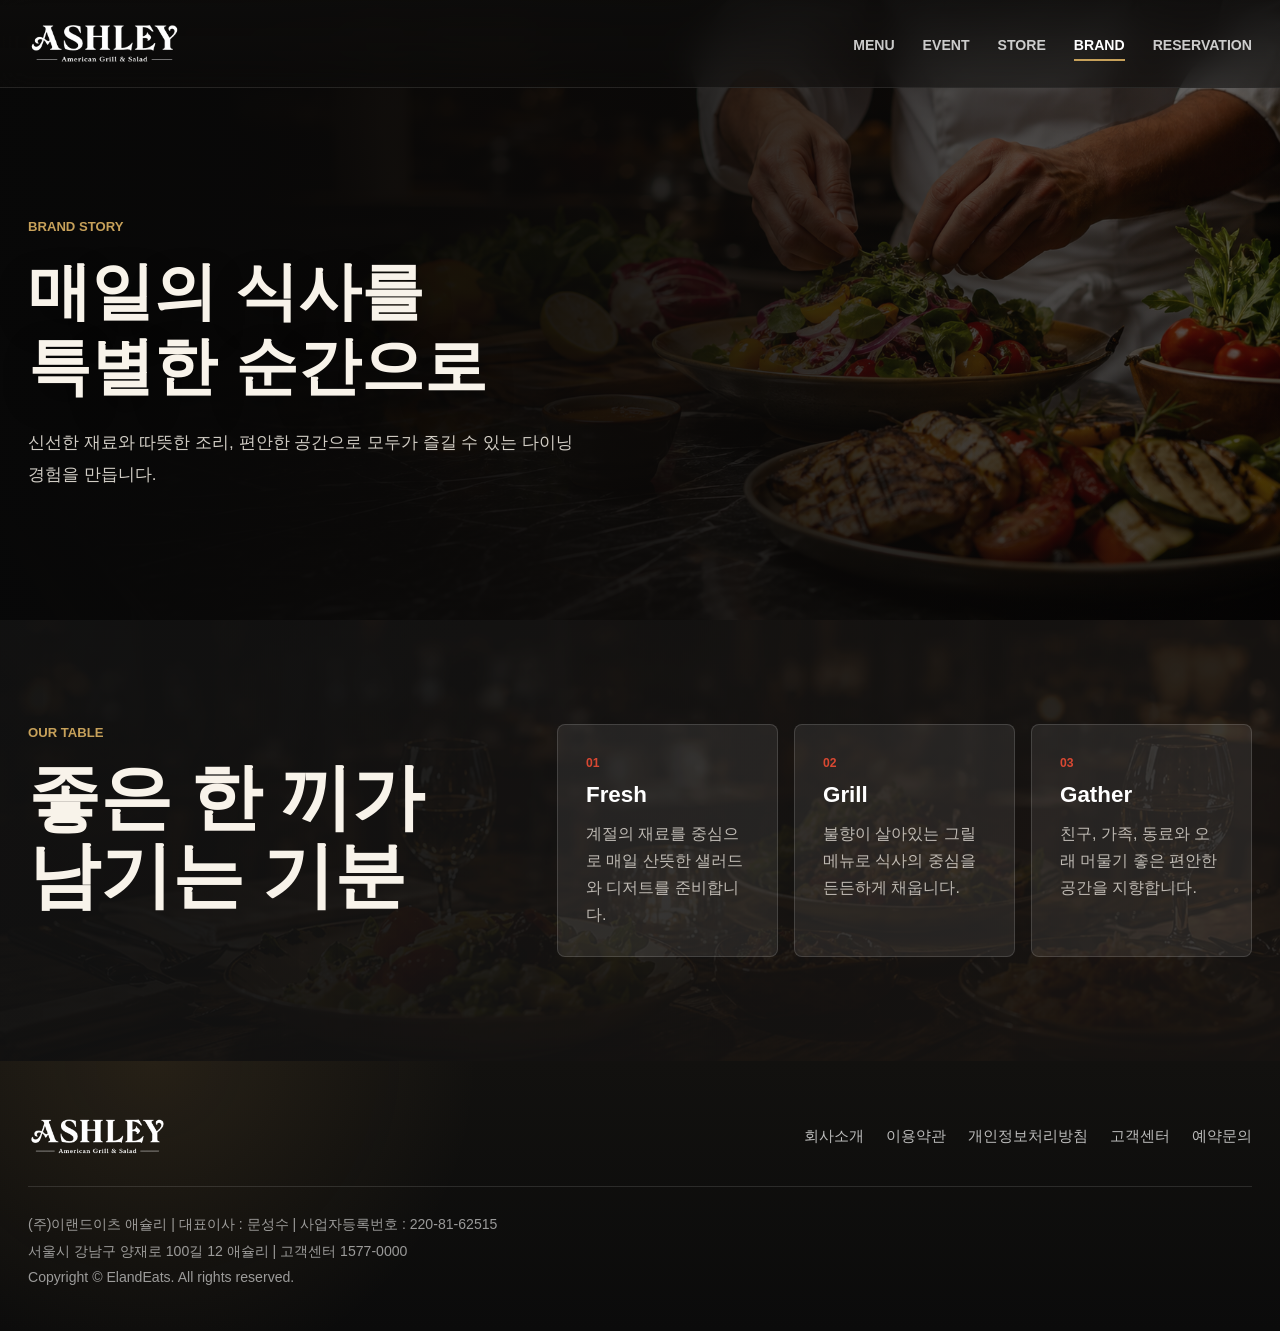
==== brand.html @ 677a337e "Remove login/signup links and right-align the nav Drop the auth-links (로그인/회원가입) from every page hea" ====
<!DOCTYPE html>
<html lang="ko">
  <head>
    <meta charset="UTF-8" />
    <meta name="viewport" content="width=device-width, initial-scale=1.0" />
    <title>BRAND | ASHLEY</title>
    <link rel="stylesheet" href="./styles.css?v=20260529l" />
  </head>
  <body>
    <div class="page-shell subpage">
      <header class="site-header site-header--solid">
        <a class="brand-mark" href="./index.html" aria-label="Ashley home"><img src="./assets/logo.png" alt="ASHLEY American Grill &amp; Salad" /></a>
        <button class="menu-toggle" type="button" aria-expanded="false" aria-controls="site-nav" data-menu-toggle><span></span><span></span><span></span><span class="sr-only">메뉴 열기</span></button>
        <nav class="site-nav" id="site-nav" data-nav><a href="./menu.html">MENU</a><a href="./event.html">EVENT</a><a href="./store.html">STORE</a><a class="is-current" href="./brand.html">BRAND</a><a href="./reservation.html">RESERVATION</a></nav>
      </header>

      <main>
        <section class="sub-hero sub-hero--brand">
          <div class="sub-hero__overlay"></div>
          <div class="sub-hero__content">
            <p class="section__eyebrow">BRAND STORY</p>
            <h1>매일의 식사를<br />특별한 순간으로</h1>
            <p>신선한 재료와 따뜻한 조리, 편안한 공간으로 모두가 즐길 수 있는 다이닝 경험을 만듭니다.</p>
          </div>
        </section>

        <section class="section brand-values">
          <div class="brand-values__intro">
            <p class="section__eyebrow">OUR TABLE</p>
            <h2>좋은 한 끼가<br />남기는 기분</h2>
          </div>
          <div class="brand-values__grid">
            <article>
              <span>01</span>
              <h3>Fresh</h3>
              <p>계절의 재료를 중심으로 매일 산뜻한 샐러드와 디저트를 준비합니다.</p>
            </article>
            <article>
              <span>02</span>
              <h3>Grill</h3>
              <p>불향이 살아있는 그릴 메뉴로 식사의 중심을 든든하게 채웁니다.</p>
            </article>
            <article>
              <span>03</span>
              <h3>Gather</h3>
              <p>친구, 가족, 동료와 오래 머물기 좋은 편안한 공간을 지향합니다.</p>
            </article>
          </div>
        </section>
      </main>

      <footer class="site-footer">
        <div class="site-footer__top"><a class="brand-mark brand-mark--footer" href="./index.html"><img src="./assets/logo.png" alt="ASHLEY American Grill &amp; Salad" /></a><nav class="footer-links"><a href="./brand.html">회사소개</a><a href="#">이용약관</a><a href="#">개인정보처리방침</a><a href="./store.html">고객센터</a><a href="./reservation.html">예약문의</a></nav></div>
        <div class="site-footer__bottom"><div class="company-meta"><p>(주)이랜드이츠 애슐리 | 대표이사 : 문성수 | 사업자등록번호 : 220-81-62515</p><p>서울시 강남구 양재로 100길 12 애슐리 | 고객센터 1577-0000</p><p>Copyright © ElandEats. All rights reserved.</p></div></div>
      </footer>
    </div>
    <script src="./script.js?v=20260529l"></script>
  </body>
</html>
---- styles.css ----
:root {
  --bg-ink: #111111;
  --bg-coal: #171412;
  --bg-cream: #f6f1e8;
  --bg-paper: #fffaf2;
  --text-light: #f8f3ea;
  --text-soft: rgba(248, 243, 234, 0.72);
  --text-dark: #201a17;
  --text-subtle: rgba(32, 26, 23, 0.66);
  --accent: #d94832;
  --accent-deep: #a93124;
  --accent-gold: #c7a15a;
  --accent-soft: #f0cb7b;
  --accent-olive: #6f7b45;
  --line: rgba(255, 255, 255, 0.16);
  --line-dark: rgba(32, 26, 23, 0.14);
  --container: min(1240px, calc(100vw - 56px));
  --section-space: 104px;
  --radius-card: 8px;
  --radius-soft: 6px;
  --shadow-soft: 0 20px 44px rgba(23, 18, 15, 0.12);
  --font-serif: "Baskerville", "Times New Roman", Georgia, serif;
  --font-sans: "Apple SD Gothic Neo", Arial, "Helvetica Neue", Helvetica, sans-serif;
}

*,
*::before,
*::after {
  box-sizing: border-box;
}

html {
  scroll-behavior: smooth;
  scroll-padding-top: 96px;
}

body {
  margin: 0;
  min-width: 320px;
  font-family: var(--font-sans);
  color: var(--text-light);
  background: var(--bg-ink);
  overflow-x: hidden;
}

a {
  color: inherit;
  text-decoration: none;
}

button,
input,
select {
  font: inherit;
}

img {
  display: block;
  width: 100%;
}

.sr-only {
  position: absolute;
  width: 1px;
  height: 1px;
  padding: 0;
  margin: -1px;
  overflow: hidden;
  clip: rect(0, 0, 0, 0);
  white-space: nowrap;
  border: 0;
}

.page-shell {
  min-height: 100vh;
  background: var(--bg-ink);
}

.site-header,
.hero__content {
  width: var(--container);
  margin: 0 auto;
}

.site-header {
  position: fixed;
  inset: 0 0 auto 0;
  z-index: 60;
  display: grid;
  grid-template-columns: auto 1fr;
  gap: 28px;
  align-items: center;
  height: 88px;
  padding: 0 calc((100vw - var(--container)) / 2);
  width: 100%;
  background: linear-gradient(180deg, rgba(13, 12, 11, 0.88), rgba(13, 12, 11, 0.58));
  border-bottom: 1px solid rgba(255, 255, 255, 0.1);
  backdrop-filter: blur(16px);
  transition:
    background 320ms ease,
    box-shadow 320ms ease,
    border-color 320ms ease;
}

.site-header--solid,
.page-shell:not(.subpage) .site-header--solid {
  background: rgba(12, 11, 10, 0.94);
  border-bottom-color: rgba(255, 255, 255, 0.07);
  box-shadow: 0 12px 34px rgba(0, 0, 0, 0.32);
}

.brand-mark {
  display: inline-flex;
  align-items: center;
  width: 154px;
  min-width: 154px;
}

.brand-mark img {
  width: 100%;
  height: auto;
}

.site-nav {
  display: flex;
  justify-content: flex-end;
  gap: 28px;
  font-size: 0.88rem;
  font-weight: 700;
  letter-spacing: 0;
}

.site-nav a,
.auth-links a,
.text-link,
.notice-item a {
  transition: color 160ms ease, opacity 160ms ease;
}

.site-nav a {
  position: relative;
  padding: 34px 0 32px;
  color: rgba(255, 255, 255, 0.78);
}

.site-nav a::after {
  content: "";
  position: absolute;
  left: 0;
  right: 0;
  bottom: 24px;
  height: 2px;
  background: transparent;
}

.site-nav a:hover,
.site-nav a:focus-visible,
.site-nav a.is-current,
.auth-links a:hover,
.auth-links a:focus-visible,
.text-link:hover,
.text-link:focus-visible,
.notice-item a:hover,
.notice-item a:focus-visible {
  color: #fff;
}

.site-nav a:hover::after,
.site-nav a:focus-visible::after,
.site-nav a.is-current::after {
  background: var(--accent-gold);
}

.auth-links {
  display: inline-flex;
  gap: 12px;
  align-items: center;
  color: rgba(255, 255, 255, 0.72);
  font-size: 0.86rem;
}

.menu-toggle {
  display: none;
  width: 46px;
  height: 46px;
  align-items: center;
  justify-content: center;
  flex-direction: column;
  gap: 4px;
  border: 1px solid var(--line);
  border-radius: 50%;
  background: rgba(255, 255, 255, 0.04);
  color: #fff;
  cursor: pointer;
}

.menu-toggle span:not(.sr-only) {
  width: 18px;
  height: 2px;
  border-radius: 999px;
  background: currentColor;
}

.hero {
  position: relative;
  min-height: min(920px, 92vh);
  overflow: hidden;
  padding: 144px 0 64px;
  background: #0d0d0c;
}

.hero__image {
  position: absolute;
  inset: 0;
  width: 100%;
  height: 100%;
  object-fit: cover;
  object-position: center center;
  opacity: 0.95;
}

.hero::after {
  content: "";
  position: absolute;
  inset: auto 0 0;
  height: 180px;
  background: linear-gradient(180deg, transparent, rgba(17, 17, 17, 0.54));
  pointer-events: none;
}

.hero__overlay,
.brand-story__overlay {
  position: absolute;
  inset: 0;
  pointer-events: none;
}

.hero__overlay {
  background:
    linear-gradient(90deg, rgba(7, 7, 7, 0.96) 0%, rgba(9, 9, 8, 0.82) 37%, rgba(9, 9, 8, 0.26) 70%, rgba(9, 9, 8, 0.08) 100%),
    linear-gradient(180deg, rgba(0, 0, 0, 0.06), rgba(0, 0, 0, 0.34));
}

.hero__content {
  position: relative;
  z-index: 1;
  display: grid;
  grid-template-columns: minmax(0, 0.9fr) minmax(280px, 0.55fr);
  align-items: center;
  gap: 64px;
  min-height: min(720px, calc(92vh - 208px));
}

.hero-copy {
  max-width: 650px;
}

.hero-copy__eyebrow,
.section__eyebrow {
  margin: 0 0 18px;
  color: var(--accent-gold);
  font-size: 0.82rem;
  font-weight: 800;
  line-height: 1.4;
  letter-spacing: 0;
}

.hero-copy h1 {
  margin: 0;
  font-family: var(--font-serif);
  font-size: 6.6rem;
  line-height: 0.94;
  font-weight: 700;
  letter-spacing: 0;
  text-wrap: balance;
}

.hero-copy h1 span {
  color: #f15a43;
}

.hero-copy__description {
  max-width: 520px;
  margin: 30px 0 12px;
  color: rgba(248, 243, 234, 0.88);
  font-size: 1.2rem;
  font-weight: 700;
  line-height: 1.7;
}

.hero-copy__date {
  margin: 0 0 36px;
  color: var(--text-soft);
  font-size: 1rem;
  line-height: 1.5;
}

.hero-proof {
  display: flex;
  flex-wrap: wrap;
  gap: 8px;
  max-width: 560px;
  margin: -14px 0 34px;
}

.hero-proof span {
  display: inline-flex;
  align-items: center;
  min-height: 34px;
  padding: 0 13px;
  border: 1px solid rgba(255, 255, 255, 0.18);
  border-radius: 999px;
  color: rgba(255, 255, 255, 0.86);
  background: rgba(255, 255, 255, 0.075);
  font-size: 0.82rem;
  font-weight: 800;
  backdrop-filter: blur(10px);
}

.hero-copy__actions {
  display: flex;
  gap: 12px;
  flex-wrap: wrap;
}

.hero-visual {
  min-height: 520px;
}

.button {
  display: inline-flex;
  align-items: center;
  justify-content: center;
  gap: 14px;
  min-width: 158px;
  min-height: 52px;
  padding: 15px 22px;
  border-radius: 999px;
  border: 1px solid transparent;
  font-size: 0.95rem;
  font-weight: 800;
  line-height: 1;
  transition: transform 160ms ease, box-shadow 160ms ease, border-color 160ms ease, background 160ms ease;
}

.button:hover,
.button:focus-visible {
  transform: translateY(-2px);
  box-shadow: 0 16px 34px rgba(0, 0, 0, 0.22);
}

.button strong {
  transition: transform 220ms cubic-bezier(0.16, 1, 0.3, 1);
}

.button:hover strong,
.button:focus-visible strong {
  transform: translateX(5px);
}

.button--primary {
  color: #fff;
  background: var(--accent);
}

.button--primary:hover,
.button--primary:focus-visible {
  background: var(--accent-deep);
}

.button--ghost {
  color: #fff;
  border-color: rgba(255, 255, 255, 0.38);
  background: rgba(255, 255, 255, 0.04);
}

.button--outline {
  color: var(--text-dark);
  border-color: rgba(32, 26, 23, 0.26);
  background: transparent;
}

.text-link {
  display: inline-flex;
  align-items: center;
  width: fit-content;
  color: inherit;
  font-size: 0.95rem;
  font-weight: 800;
}

.text-link--gold {
  color: #f0cb7b;
}

.hero__side-ui {
  position: fixed;
  right: 42px;
  top: 50%;
  z-index: 40;
  transform: translateY(-50%);
  pointer-events: none;
}

.hero-pagination {
  display: flex;
  flex-direction: column;
  gap: 16px;
  padding: 16px 14px;
  border: 1px solid rgba(255, 255, 255, 0.12);
  border-radius: 999px;
  background: rgba(16, 14, 13, 0.5);
  backdrop-filter: blur(12px);
  pointer-events: auto;
}

.hero-pagination button {
  position: relative;
  width: 42px;
  height: 34px;
  padding: 0;
  border: 0;
  background: none;
  color: rgba(255, 255, 255, 0.5);
  font-size: 1rem;
  font-weight: 800;
  letter-spacing: 0;
  cursor: pointer;
  transition: color 180ms ease, transform 180ms ease;
}

.hero-pagination button:hover,
.hero-pagination button:focus-visible {
  transform: translateX(-2px);
  color: #fff;
}

.hero-pagination button::after {
  content: "";
  position: absolute;
  left: 6px;
  right: 6px;
  bottom: 0;
  height: 2px;
  background: transparent;
}

.hero-pagination button.is-active {
  color: #fff;
}

.hero-pagination button.is-active::after {
  background: var(--accent-gold);
}

.scroll-indicator {
  position: absolute;
  left: 50%;
  bottom: 22px;
  z-index: 2;
  transform: translateX(-50%);
  display: inline-flex;
  flex-direction: column;
  align-items: center;
  gap: 8px;
  color: rgba(255, 255, 255, 0.68);
  font-size: 0.72rem;
  font-weight: 800;
  letter-spacing: 0;
}

.scroll-indicator::after {
  content: "";
  width: 1px;
  height: 38px;
  background:
    linear-gradient(
      180deg,
      rgba(255, 255, 255, 0.9) 0%,
      rgba(255, 255, 255, 0.9) 26%,
      rgba(255, 255, 255, 0.16) 26%,
      rgba(255, 255, 255, 0.16) 100%
    );
  background-size: 100% 320%;
  animation: scroll-cue 1.9s cubic-bezier(0.7, 0, 0.3, 1) infinite;
}

@keyframes scroll-cue {
  0% {
    background-position: 0 -100%;
  }
  100% {
    background-position: 0 130%;
  }
}

.section {
  position: relative;
  width: 100%;
  margin: 0;
  padding: var(--section-space) calc((100vw - var(--container)) / 2);
  scroll-margin-top: 96px;
}

.section--light {
  color: var(--text-dark);
  background: var(--bg-cream);
}

.events,
.notice {
  background: var(--bg-cream);
}

.events {
  padding-top: 132px;
  padding-bottom: 132px;
}

.visit-flow {
  padding-top: 88px;
  padding-bottom: 72px;
}

.section__heading {
  display: grid;
  grid-template-columns: minmax(0, 1fr) auto;
  gap: 24px;
  align-items: end;
  margin-bottom: 44px;
}

.section__heading h2,
.notice h2 {
  margin: 0 0 12px;
  font-family: var(--font-serif);
  font-size: 3.7rem;
  line-height: 1;
  font-weight: 700;
  letter-spacing: 0;
  color: var(--text-dark);
}

.section__heading p,
.notice__intro p {
  margin: 0;
  max-width: 36rem;
  color: var(--text-subtle);
  line-height: 1.7;
}

.visit-flow__grid {
  display: grid;
  grid-template-columns: repeat(3, minmax(0, 1fr));
  gap: 16px;
}

.flow-card {
  display: grid;
  min-height: 228px;
  align-content: end;
  gap: 12px;
  padding: 28px;
  overflow: hidden;
  border-radius: var(--radius-card);
  border: 1px solid rgba(32, 26, 23, 0.08);
  color: var(--text-dark);
  background:
    linear-gradient(180deg, rgba(255, 250, 242, 0.62), rgba(255, 250, 242, 0.98)),
    url("./assets/brand-dining-room.png");
  background-size: cover;
  background-position: center;
  box-shadow: var(--shadow-soft);
  transition: transform 180ms ease, box-shadow 180ms ease;
}

.flow-card:nth-child(2) {
  background-image:
    linear-gradient(180deg, rgba(255, 250, 242, 0.58), rgba(255, 250, 242, 0.98)),
    url("./assets/banner_lunch.png");
}

.flow-card--accent {
  color: #fff;
  background:
    linear-gradient(180deg, rgba(24, 21, 17, 0.4), rgba(24, 21, 17, 0.94)),
    url("./assets/subpage-reservation-hero.png");
  background-size: cover;
  background-position: center;
}

.flow-card:hover,
.flow-card:focus-visible {
  transform: translateY(-4px);
  box-shadow: 0 22px 52px rgba(24, 18, 14, 0.16);
}

.flow-card span,
.signature-menu__list span,
.benefit-card span,
.membership-ladder__tiers span {
  color: var(--accent);
  font-size: 0.76rem;
  font-weight: 800;
  letter-spacing: 0;
}

.flow-card--accent span {
  color: var(--accent-soft);
}

.flow-card h3 {
  margin: 0;
  font-size: 1.5rem;
  line-height: 1.25;
}

.flow-card p {
  margin: 0;
  max-width: 23rem;
  color: var(--text-subtle);
  line-height: 1.7;
}

.flow-card--accent p {
  color: rgba(255, 255, 255, 0.72);
}

.event-grid {
  display: grid;
  grid-template-columns: minmax(320px, 0.9fr) repeat(2, minmax(0, 1fr));
  gap: 18px;
  grid-auto-rows: 236px;
}

.event-card {
  position: relative;
  min-height: 0;
  height: 100%;
  overflow: hidden;
  border-radius: var(--radius-card);
  border: 1px solid rgba(32, 26, 23, 0.08);
  background: #ede4d8;
  box-shadow: 0 18px 44px rgba(24, 18, 14, 0.1);
  transition: transform 180ms ease, box-shadow 180ms ease;
}

.event-card:hover,
.event-card:focus-within {
  transform: translateY(-3px);
  box-shadow: 0 18px 42px rgba(24, 18, 14, 0.16);
}

.event-card--large {
  grid-row: span 2;
}

.event-card--visual .event-card__image-link {
  display: block;
  width: 100%;
  height: 100%;
  overflow: hidden;
  border-radius: inherit;
}

.event-card--visual img {
  width: 100%;
  height: 100%;
  object-fit: cover;
  object-position: center center;
  transition: transform 360ms ease;
}

.event-card--poster {
  background: #fff5db;
}

.event-card--poster img {
  object-fit: contain;
  object-position: center center;
  padding: 14px;
  background: #fff5db;
}

.event-card:hover img,
.event-card:focus-within img {
  transform: scale(1.025);
}

.signature-menu {
  display: grid;
  grid-template-columns: minmax(320px, 0.95fr) minmax(0, 1fr);
  gap: 48px;
  align-items: center;
  color: var(--text-light);
  background:
    linear-gradient(135deg, rgba(17, 17, 17, 0.98), rgba(38, 27, 22, 0.94) 58%, rgba(87, 42, 32, 0.88)),
    var(--bg-coal);
}

.signature-menu__media {
  min-height: 560px;
  overflow: hidden;
  border-radius: var(--radius-card);
  border: 1px solid rgba(255, 255, 255, 0.14);
  box-shadow: 0 24px 64px rgba(0, 0, 0, 0.34);
}

.signature-menu__media img {
  width: 100%;
  height: 100%;
  object-fit: cover;
}

.signature-menu__copy {
  display: grid;
  justify-items: start;
  gap: 24px;
}

.signature-menu__copy h2,
.benefit-teaser h2,
.membership-ladder__intro h2,
.benefit-cta h2 {
  margin: 0;
  font-family: var(--font-serif);
  font-size: 4rem;
  line-height: 1.08;
  letter-spacing: 0;
  text-wrap: balance;
}

.signature-menu__copy p {
  max-width: 34rem;
  margin: 0;
  color: rgba(248, 243, 234, 0.76);
  font-size: 1.06rem;
  line-height: 1.86;
}

.signature-menu__list {
  display: grid;
  grid-template-columns: repeat(3, minmax(0, 1fr));
  gap: 10px;
  width: 100%;
}

.signature-menu__list article {
  min-height: 112px;
  padding: 18px;
  border-radius: var(--radius-card);
  border: 1px solid rgba(255, 255, 255, 0.12);
  background: rgba(255, 255, 255, 0.055);
}

.signature-menu__list strong {
  display: block;
  margin-top: 12px;
  color: #fff;
  font-size: 1rem;
  line-height: 1.45;
}

.brand-story {
  min-height: 720px;
  overflow: hidden;
  color: var(--text-light);
  background: var(--bg-coal);
}

.brand-story__backdrop {
  position: absolute;
  inset: 0;
}

.brand-story__backdrop img {
  width: 100%;
  height: 100%;
  object-fit: cover;
}

.brand-story__overlay {
  background:
    linear-gradient(90deg, rgba(13, 12, 11, 0.94), rgba(13, 12, 11, 0.76) 42%, rgba(13, 12, 11, 0.36)),
    linear-gradient(180deg, rgba(0, 0, 0, 0.18), rgba(0, 0, 0, 0.52));
}

.brand-story__content {
  position: relative;
  z-index: 1;
  display: grid;
  grid-template-columns: 0.78fr 1.22fr;
  gap: 48px;
  align-items: center;
}

.brand-story__copy {
  display: grid;
  align-content: center;
  gap: 26px;
}

.brand-story__copy h2 {
  margin: 0;
  font-family: var(--font-serif);
  font-size: 4.4rem;
  line-height: 1.16;
  font-weight: 700;
  letter-spacing: 0;
  text-wrap: balance;
}

.brand-story__copy p {
  margin: 0;
  max-width: 30rem;
  color: rgba(248, 243, 234, 0.78);
  font-size: 1.06rem;
  line-height: 1.9;
}

.brand-story__gallery {
  display: grid;
  grid-template-columns: repeat(3, minmax(0, 1fr));
  gap: 14px;
}

.story-card {
  height: 440px;
  overflow: hidden;
  border-radius: var(--radius-card);
  border: 1px solid rgba(255, 255, 255, 0.2);
  background: rgba(255, 255, 255, 0.06);
  box-shadow: 0 20px 46px rgba(0, 0, 0, 0.28);
  opacity: 1;
  transform: translateY(0);
  transition:
    opacity 260ms ease,
    transform 260ms ease,
    border-color 220ms ease;
}

.story-card[hidden] {
  display: none;
}

.brand-story__gallery.is-changing .story-card {
  opacity: 0;
  transform: translateY(12px);
}

.story-card img {
  width: 100%;
  height: 100%;
  object-fit: cover;
  transition: transform 480ms ease;
}

.story-card:hover img,
.story-card:focus-within img {
  transform: scale(1.035);
}

.brand-story__pager {
  position: relative;
  z-index: 1;
  display: flex;
  justify-content: center;
  gap: 10px;
  margin-top: 30px;
}

.brand-story__pager button {
  width: 44px;
  height: 4px;
  padding: 0;
  border: 0;
  background: rgba(255, 255, 255, 0.32);
  cursor: pointer;
  transition: background 160ms ease, width 160ms ease;
}

.brand-story__pager button.is-active {
  width: 64px;
  background: #fff;
}

.benefit-teaser {
  display: grid;
  grid-template-columns: minmax(0, 1fr) auto auto;
  gap: 28px;
  align-items: center;
  background: var(--bg-paper);
}

.benefit-teaser p {
  max-width: 40rem;
  margin: 18px 0 0;
  color: var(--text-subtle);
  line-height: 1.78;
}

.benefit-teaser__perks {
  display: flex;
  flex-wrap: wrap;
  justify-content: flex-end;
  gap: 10px;
}

.benefit-teaser__perks span {
  padding: 10px 14px;
  border-radius: 999px;
  border: 1px solid rgba(32, 26, 23, 0.12);
  color: var(--text-dark);
  background: #fff;
  font-size: 0.9rem;
  font-weight: 800;
}

.notice {
  display: grid;
  grid-template-columns: 0.68fr 1fr 1.16fr;
  gap: 34px;
  align-items: stretch;
}

.notice__intro {
  display: flex;
  flex-direction: column;
  gap: 18px;
  min-height: 248px;
  padding: 30px 28px;
  border: 1px solid rgba(32, 26, 23, 0.08);
  border-radius: var(--radius-card);
  background: rgba(255, 252, 246, 0.64);
  box-shadow: 0 16px 36px rgba(24, 18, 14, 0.08);
}

.notice__intro .button {
  align-self: end;
  width: 100%;
  margin-top: auto;
}

.notice__feature,
.notice__list {
  min-width: 0;
}

.notice__feature {
  display: grid;
}

.feature-card {
  display: grid;
  grid-template-columns: 168px 1fr;
  gap: 18px;
  height: 100%;
  padding: 14px;
  border-radius: var(--radius-card);
  border: 1px solid rgba(32, 26, 23, 0.08);
  background: var(--bg-paper);
  box-shadow: 0 16px 36px rgba(24, 18, 14, 0.1);
  transition: transform 180ms ease, box-shadow 180ms ease;
}

.feature-card:hover,
.feature-card:focus-within {
  transform: translateY(-3px);
  box-shadow: 0 20px 44px rgba(24, 18, 14, 0.14);
}

.feature-card__image {
  min-height: 220px;
  overflow: hidden;
  border-radius: var(--radius-soft);
}

.feature-card__image img {
  width: 100%;
  height: 100%;
  object-fit: cover;
}

.feature-card__body {
  display: grid;
  gap: 11px;
  align-content: start;
  padding: 4px 4px 4px 0;
}

.feature-card__tag {
  width: fit-content;
  padding: 5px 10px;
  border-radius: 999px;
  background: var(--accent);
  color: #fff;
  font-size: 0.72rem;
  font-weight: 800;
}

.feature-card h3 {
  margin: 0;
  color: var(--text-dark);
  font-size: 1.52rem;
  line-height: 1.28;
}

.feature-card p {
  margin: 0;
  color: var(--text-subtle);
  line-height: 1.65;
}

.feature-card__meta {
  display: flex;
  align-items: center;
  justify-content: space-between;
  gap: 16px;
  margin-top: 8px;
  color: var(--text-subtle);
}

.feature-card__meta a {
  width: 38px;
  height: 38px;
  display: grid;
  place-items: center;
  border: 1px solid rgba(32, 26, 23, 0.22);
  border-radius: 50%;
  color: var(--text-dark);
}

.notice__list {
  display: grid;
}

.notice-item {
  display: grid;
  grid-template-columns: auto minmax(0, 1fr) auto auto;
  gap: 18px;
  align-items: center;
  padding: 24px 0;
  border-bottom: 1px solid var(--line-dark);
  transition: transform 180ms ease;
}

.notice-item:first-child {
  border-top: 1px solid var(--line-dark);
}

.notice-item__tag {
  color: var(--accent);
  font-size: 0.82rem;
  font-weight: 800;
}

.notice-item a {
  color: var(--text-dark);
  font-size: 1.08rem;
  font-weight: 700;
  line-height: 1.42;
}

.notice-item time {
  color: var(--text-subtle);
  font-size: 0.92rem;
}

.notice-item button {
  width: 30px;
  height: 30px;
  border: 1px solid rgba(32, 26, 23, 0.18);
  border-radius: 50%;
  background: transparent;
  color: rgba(32, 26, 23, 0.72);
  cursor: pointer;
}

.notice-item__detail {
  grid-column: 2 / -1;
  max-width: 680px;
  margin: -6px 0 2px;
  color: var(--text-subtle);
  font-size: 0.96rem;
  line-height: 1.78;
}

.notice-item.is-open {
  background: linear-gradient(90deg, rgba(184, 143, 76, 0.08), rgba(184, 143, 76, 0));
}

.notice-item.is-open button {
  border-color: rgba(184, 143, 76, 0.48);
  color: var(--accent);
}

.notice-item:hover {
  transform: translateX(3px);
}

.site-footer {
  width: 100%;
  margin: 0;
  padding: 52px calc((100vw - var(--container)) / 2) 46px;
  color: rgba(255, 255, 255, 0.84);
  background:
    radial-gradient(circle at 12% 0%, rgba(184, 143, 76, 0.12), transparent 28%),
    linear-gradient(180deg, #12110f 0%, #0b0b0b 100%);
}

.site-footer__top,
.site-footer__bottom {
  display: flex;
  justify-content: space-between;
  gap: 24px;
  min-width: 0;
}

.site-footer__top {
  align-items: center;
  padding-bottom: 26px;
  border-bottom: 1px solid rgba(255, 255, 255, 0.12);
}

.brand-mark--footer {
  width: 140px;
  min-width: 140px;
}

.footer-links,
.social-links {
  display: flex;
  align-items: center;
  gap: 22px;
}

.footer-links {
  flex-wrap: wrap;
  color: rgba(255, 255, 255, 0.72);
  font-size: 0.92rem;
}

.social-links a {
  width: 38px;
  height: 38px;
  display: grid;
  place-items: center;
  color: rgba(255, 255, 255, 0.72);
  border: 1px solid rgba(255, 255, 255, 0.22);
  border-radius: 50%;
  transition:
    color 200ms ease,
    border-color 200ms ease,
    background 200ms ease,
    transform 200ms ease;
}

.social-links a svg {
  width: 18px;
  height: 18px;
}

.social-links a:hover,
.social-links a:focus-visible {
  color: #fff;
  border-color: rgba(216, 180, 109, 0.6);
  background: rgba(216, 180, 109, 0.12);
  transform: translateY(-2px);
}

.site-footer__bottom {
  align-items: end;
  padding-top: 28px;
}

.company-meta {
  display: grid;
  gap: 8px;
  min-width: 0;
  color: rgba(255, 255, 255, 0.58);
  font-size: 0.88rem;
  overflow-wrap: anywhere;
}

.company-meta p {
  max-width: 100%;
  margin: 0;
  overflow-wrap: anywhere;
  word-break: break-word;
}

.family-site {
  position: relative;
  display: grid;
  gap: 8px;
  min-width: 230px;
}

.family-site > span {
  color: rgba(255, 255, 255, 0.68);
  font-size: 0.78rem;
  font-weight: 800;
  letter-spacing: 0;
}

.family-site__button {
  width: 100%;
  min-height: 46px;
  display: flex;
  align-items: center;
  justify-content: space-between;
  gap: 16px;
  padding: 0 16px;
  border: 1px solid rgba(255, 255, 255, 0.24);
  border-radius: var(--radius-soft);
  color: #fff;
  background: rgba(255, 255, 255, 0.055);
  cursor: pointer;
  transition: border-color 180ms ease, background 180ms ease;
}

.family-site__button:hover,
.family-site.is-open .family-site__button {
  border-color: rgba(216, 180, 109, 0.64);
  background: rgba(216, 180, 109, 0.1);
}

.family-site__button span:last-child {
  color: var(--accent-soft);
  font-size: 1rem;
  line-height: 1;
  transition: transform 180ms ease;
}

.family-site__button span:first-child {
  color: #fff;
  font-size: 0.92rem;
  font-weight: 700;
}

.family-site.is-open .family-site__button span:last-child {
  transform: rotate(180deg);
}

.family-site__menu {
  position: absolute;
  right: 0;
  bottom: calc(100% + 10px);
  z-index: 5;
  width: 100%;
  overflow: hidden;
  padding: 6px;
  border: 1px solid rgba(216, 180, 109, 0.28);
  border-radius: var(--radius-soft);
  background: rgba(18, 17, 15, 0.98);
  box-shadow: 0 18px 42px rgba(0, 0, 0, 0.34);
}

.family-site__menu button {
  width: 100%;
  padding: 12px 12px;
  border: 0;
  border-radius: calc(var(--radius-soft) - 4px);
  color: rgba(255, 255, 255, 0.78);
  background: transparent;
  text-align: left;
  cursor: pointer;
}

.family-site__menu button:hover,
.family-site__menu button:focus-visible,
.family-site__menu button[aria-selected="true"] {
  color: #fff;
  background: rgba(216, 180, 109, 0.14);
}

.subpage {
  background: var(--bg-coal);
}

.sub-hero {
  position: relative;
  display: grid;
  align-items: center;
  min-height: 620px;
  padding: 124px calc((100vw - var(--container)) / 2) 72px;
  overflow: hidden;
  background-repeat: no-repeat;
  background-size: cover;
  background-position: center center;
}

.sub-hero--menu {
  background-image: url("./assets/subpage-menu-hero.png");
}

.sub-hero--event {
  background-image: url("./assets/event-steak-unified.png");
  background-position: center 42%;
}

.sub-hero--benefit {
  background-image: url("./assets/brand-dining-room.png");
  background-position: center;
}

.sub-hero--store {
  background-image: url("./assets/subpage-store-hero.png");
}

.sub-hero--brand {
  background-image: url("./assets/subpage-brand-hero.png");
}

.sub-hero--reservation {
  background-image: url("./assets/subpage-reservation-hero.png");
}

.sub-hero__overlay {
  position: absolute;
  inset: 0;
  background:
    linear-gradient(90deg, rgba(8, 8, 8, 0.97) 0%, rgba(12, 10, 9, 0.84) 48%, rgba(12, 10, 9, 0.32) 100%),
    linear-gradient(180deg, rgba(0, 0, 0, 0.28), rgba(0, 0, 0, 0.56));
}

.sub-hero__content {
  position: relative;
  z-index: 1;
  max-width: 690px;
  padding-top: 36px;
}

.sub-hero__content h1 {
  margin: 0;
  font-family: var(--font-sans);
  font-size: 3.95rem;
  line-height: 1.18;
  font-weight: 800;
  letter-spacing: 0;
  word-break: keep-all;
  text-wrap: balance;
  text-shadow: 0 14px 32px rgba(0, 0, 0, 0.42);
}

.sub-hero__content p:last-child {
  max-width: 600px;
  margin: 24px 0 0;
  color: rgba(248, 243, 234, 0.84);
  font-size: 1.06rem;
  line-height: 1.85;
  word-break: keep-all;
}

.menu-category-grid,
.event-list-grid,
.store-grid,
.brand-values__grid,
.reservation-info {
  display: grid;
  gap: 16px;
}

.menu-category-grid,
.store-grid {
  grid-template-columns: repeat(3, minmax(0, 1fr));
}

.menu-dish,
.event-detail-card,
.store-card,
.brand-values__grid article,
.reservation-info article {
  overflow: hidden;
  border-radius: var(--radius-card);
  border: 1px solid rgba(32, 26, 23, 0.08);
  background: var(--bg-paper);
  box-shadow: var(--shadow-soft);
}

.menu-dish img,
.event-detail-card img,
.store-card img {
  height: 250px;
  object-fit: cover;
}

.menu-dish div,
.event-detail-card div,
.store-card div {
  padding: 24px;
}

.menu-dish span,
.event-detail-card span,
.store-card span,
.brand-values__grid span,
.reservation-info span,
.price-band span {
  color: var(--accent);
  font-size: 0.76rem;
  font-weight: 800;
  letter-spacing: 0;
}

.menu-dish h3,
.event-detail-card h3,
.store-card h3,
.brand-values__grid h3,
.reservation-info h3 {
  margin: 10px 0;
  color: var(--text-dark);
  font-size: 1.4rem;
  line-height: 1.28;
}

.menu-dish p,
.event-detail-card p,
.store-card p,
.brand-values__grid p,
.reservation-info p {
  margin: 0;
  color: var(--text-subtle);
  line-height: 1.7;
}

.price-band {
  display: grid;
  grid-template-columns: repeat(3, minmax(0, 1fr));
  gap: 1px;
  margin-top: 28px;
  overflow: hidden;
  border-radius: var(--radius-card);
  background: rgba(32, 26, 23, 0.14);
  box-shadow: var(--shadow-soft);
}

.price-band article {
  padding: 28px;
  background: var(--bg-paper);
}

.price-band strong {
  display: block;
  margin: 12px 0 8px;
  color: var(--text-dark);
  font-family: var(--font-serif);
  font-size: 2.8rem;
  line-height: 1;
}

.price-band strong::after {
  content: "원";
  margin-left: 4px;
  font-family: var(--font-sans);
  font-size: 1rem;
}

.price-band p {
  margin: 0;
  color: var(--text-subtle);
}

.event-list-grid {
  grid-template-columns: repeat(2, minmax(0, 1fr));
  align-items: stretch;
}

.event-detail-card {
  display: grid;
  grid-template-rows: auto 1fr;
}

.event-detail-card img {
  display: block;
  width: 100%;
  height: 360px;
  object-fit: contain;
  object-position: center center;
  background: #fff5db;
  padding: 12px;
  border-bottom: 1px solid rgba(32, 26, 23, 0.08);
}

.event-detail-card--poster img {
  object-fit: contain;
  background: #fff5db;
  padding: 12px;
}

.benefit-grid {
  display: grid;
  grid-template-columns: 1.1fr 0.9fr;
  gap: 16px;
}

.benefit-card {
  overflow: hidden;
  border-radius: var(--radius-card);
  border: 1px solid rgba(32, 26, 23, 0.08);
  background: var(--bg-paper);
  box-shadow: var(--shadow-soft);
}

.benefit-card--feature {
  grid-row: span 2;
}

.benefit-card img {
  width: 100%;
  height: 270px;
  object-fit: contain;
  background: #fff5db;
  padding: 12px;
  border-bottom: 1px solid rgba(32, 26, 23, 0.08);
}

.benefit-card--feature img {
  height: 420px;
}

.benefit-card div {
  padding: 26px;
}

.benefit-card h3,
.membership-ladder__tiers h3 {
  margin: 10px 0;
  color: var(--text-dark);
  font-size: 1.45rem;
  line-height: 1.26;
}

.benefit-card p,
.membership-ladder__intro p,
.membership-ladder__tiers p {
  margin: 0;
  color: var(--text-subtle);
  line-height: 1.72;
}

.membership-ladder {
  display: grid;
  grid-template-columns: 0.86fr 1.14fr;
  gap: 46px;
  align-items: end;
  color: var(--text-light);
  background:
    linear-gradient(90deg, rgba(17, 17, 17, 0.96), rgba(22, 28, 20, 0.88)),
    url("./assets/brand-background.png");
  background-size: cover;
  background-position: center;
}

.membership-ladder__intro p {
  max-width: 30rem;
  margin-top: 22px;
  color: rgba(248, 243, 234, 0.72);
}

.membership-ladder__tiers {
  display: grid;
  grid-template-columns: repeat(3, minmax(0, 1fr));
  gap: 14px;
}

.membership-ladder__tiers article {
  min-height: 230px;
  padding: 28px;
  border-radius: var(--radius-card);
  border: 1px solid rgba(255, 255, 255, 0.14);
  background: rgba(255, 255, 255, 0.08);
}

.membership-ladder__tiers h3 {
  color: #fff;
}

.membership-ladder__tiers p {
  color: rgba(248, 243, 234, 0.72);
}

.benefit-cta {
  display: flex;
  justify-content: space-between;
  gap: 30px;
  align-items: center;
}

.benefit-cta__actions {
  display: flex;
  gap: 12px;
  flex-wrap: wrap;
  justify-content: flex-end;
}

.store-search,
.reservation-form {
  display: grid;
  grid-template-columns: 0.8fr 1fr auto;
  gap: 14px;
  align-items: end;
  margin-bottom: 28px;
  padding: 18px;
  border-radius: var(--radius-card);
  border: 1px solid rgba(32, 26, 23, 0.08);
  background: var(--bg-paper);
  box-shadow: var(--shadow-soft);
}

.store-search label,
.reservation-form label {
  display: grid;
  gap: 8px;
}

.store-search label span,
.reservation-form label span {
  color: var(--text-subtle);
  font-size: 0.86rem;
  font-weight: 800;
}

.store-search input,
.store-search select,
.reservation-form input,
.reservation-form select {
  width: 100%;
  min-height: 52px;
  padding: 0 14px;
  border: 1px solid rgba(32, 26, 23, 0.16);
  border-radius: var(--radius-soft);
  color: var(--text-dark);
  background: #fff;
}

.reservation-form__message {
  grid-column: 1 / -1;
  margin: 0;
  padding: 15px 16px;
  border: 1px solid rgba(184, 143, 76, 0.26);
  border-radius: var(--radius-soft);
  color: #5c431a;
  background: rgba(184, 143, 76, 0.1);
  font-size: 0.94rem;
  font-weight: 700;
  line-height: 1.65;
}

.reservation-form__message:focus-visible {
  outline: 2px solid var(--accent);
  outline-offset: 3px;
}

.store-card a {
  display: inline-block;
  margin-top: 18px;
  color: var(--accent);
  font-weight: 800;
}

.brand-values {
  display: grid;
  grid-template-columns: 0.82fr 1.18fr;
  gap: 46px;
  color: var(--text-light);
  background:
    linear-gradient(90deg, rgba(17, 17, 17, 0.96), rgba(23, 20, 18, 0.9)),
    url("./assets/brand-background.png");
  background-size: cover;
  background-position: center;
}

.brand-values__intro h2 {
  margin: 0;
  font-family: var(--font-serif);
  font-size: 4.5rem;
  line-height: 1.08;
  letter-spacing: 0;
}

.brand-values__grid {
  grid-template-columns: repeat(3, minmax(0, 1fr));
}

.brand-values__grid article,
.reservation-info article {
  padding: 28px;
}

.brand-values__grid article {
  background: rgba(255, 255, 255, 0.08);
  border-color: rgba(255, 255, 255, 0.14);
  box-shadow: none;
}

.brand-values__grid h3 {
  color: #fff;
}

.brand-values__grid p {
  color: rgba(248, 243, 234, 0.72);
}

.reservation-page {
  display: grid;
  gap: 30px;
}

.reservation-form {
  grid-template-columns: repeat(4, minmax(0, 1fr)) auto;
}

.reservation-info {
  grid-template-columns: repeat(3, minmax(0, 1fr));
}

.reveal {
  opacity: 0;
  transform: translateY(28px);
  transition:
    opacity 700ms ease,
    transform 820ms cubic-bezier(0.16, 1, 0.3, 1);
  transition-delay: var(--reveal-delay, 0ms);
}

.reveal.is-visible {
  opacity: 1;
  transform: none;
}

.hero-copy > * {
  animation: hero-rise 820ms cubic-bezier(0.22, 1, 0.36, 1) both;
}

.hero-copy__eyebrow {
  animation-delay: 40ms;
}

.hero-copy h1 {
  animation-delay: 90ms;
}

.hero-copy__description {
  animation-delay: 170ms;
}

.hero-copy__date {
  animation-delay: 240ms;
}

.hero-proof {
  animation-delay: 280ms;
}

.hero-copy__actions {
  animation-delay: 310ms;
}

@keyframes hero-rise {
  from {
    opacity: 0;
    transform: translateY(26px);
  }
  to {
    opacity: 1;
    transform: translateY(0);
  }
}

.page-shell:not(.subpage) .section--light {
  background: #f6f4ef;
}

.page-shell:not(.subpage) .section__eyebrow {
  color: #d94832;
}

.page-shell:not(.subpage) .site-header {
  height: 82px;
  background: linear-gradient(180deg, rgba(10, 10, 10, 0.82), rgba(10, 10, 10, 0.5));
  border-bottom-color: rgba(255, 255, 255, 0.1);
}

.page-shell:not(.subpage) .brand-mark {
  width: 136px;
  min-width: 136px;
}

.page-shell:not(.subpage) .site-nav {
  gap: 30px;
  padding: 0;
  border: 0;
  border-radius: 0;
  background: transparent;
}

.page-shell:not(.subpage) .site-nav a {
  padding: 31px 0 28px;
  border-radius: 0;
  color: rgba(255, 255, 255, 0.76);
}

.page-shell:not(.subpage) .site-nav a::after {
  display: block;
}

.page-shell:not(.subpage) .site-nav a:hover,
.page-shell:not(.subpage) .site-nav a:focus-visible {
  color: #fff;
  background: transparent;
}

.page-shell:not(.subpage) .hero__side-ui {
  display: none;
}

.page-shell:not(.subpage) .hero {
  min-height: min(890px, 90vh);
  padding-top: 118px;
}

.page-shell:not(.subpage) .hero__content {
  min-height: min(690px, calc(90vh - 168px));
}

.page-shell:not(.subpage) .hero-copy h1 {
  font-family: var(--font-sans);
  font-size: clamp(4.3rem, 8vw, 7.4rem);
  line-height: 0.88;
  font-weight: 900;
}

.page-shell:not(.subpage) .hero-copy__description {
  max-width: 560px;
  font-size: 1.14rem;
  font-weight: 800;
}

.section__heading--modern {
  align-items: start;
  margin-bottom: 34px;
}

.section__heading--modern h2,
.signature-menu--modern .signature-menu__copy h2,
.page-shell:not(.subpage) .brand-story__copy h2,
.page-shell:not(.subpage) .benefit-teaser h2,
.page-shell:not(.subpage) .notice h2 {
  font-family: var(--font-sans);
  font-size: clamp(2.65rem, 5vw, 5.25rem);
  line-height: 0.96;
  font-weight: 900;
  letter-spacing: 0;
}

.section__heading--modern p {
  max-width: 42rem;
  font-size: 1.02rem;
}

.home-panel {
  padding-top: 86px;
  padding-bottom: 92px;
  background:
    linear-gradient(180deg, #f7f5f0 0%, #f1eee7 100%);
}

.home-panel .visit-flow__grid {
  gap: 10px;
}

.home-panel .flow-card {
  position: relative;
  min-height: 250px;
  padding: 30px;
  border-color: rgba(32, 26, 23, 0.12);
  background: linear-gradient(165deg, #fffdf9 0%, #f3eee3 100%);
  box-shadow: 0 1px 0 rgba(255, 255, 255, 0.6) inset;
}

.home-panel .flow-card::before {
  content: "";
  position: absolute;
  left: 0;
  top: 0;
  bottom: 0;
  width: 3px;
  background: var(--accent);
  transform: scaleY(0);
  transform-origin: top;
  transition: transform 360ms cubic-bezier(0.16, 1, 0.3, 1);
}

.home-panel .flow-card:hover,
.home-panel .flow-card:focus-visible {
  transform: translateY(-6px);
  border-color: rgba(217, 72, 50, 0.32);
  box-shadow: 0 22px 48px rgba(32, 26, 23, 0.16);
}

.home-panel .flow-card:hover::before,
.home-panel .flow-card:focus-visible::before {
  transform: scaleY(1);
}

.home-panel .flow-card:nth-child(2) {
  background: linear-gradient(165deg, #fffdf9 0%, #f3eee3 100%);
}

.flow-card__num {
  font-family: var(--font-serif);
  font-size: 1.6rem;
  font-weight: 700;
  line-height: 1;
  letter-spacing: 0.02em;
  color: var(--accent);
}

.flow-card--accent .flow-card__num {
  color: var(--accent-soft);
}

.flow-card__go {
  display: inline-flex;
  align-items: center;
  gap: 8px;
  margin-top: 4px;
  color: var(--accent);
  font-size: 0.92rem;
  font-weight: 800;
}

.flow-card__go strong {
  font-weight: 800;
  transition: transform 260ms cubic-bezier(0.16, 1, 0.3, 1);
}

.flow-card:hover .flow-card__go strong,
.flow-card:focus-visible .flow-card__go strong {
  transform: translateX(6px);
}

.flow-card--accent .flow-card__go {
  color: var(--accent-soft);
}

.home-panel .flow-card--accent {
  background:
    linear-gradient(180deg, rgba(17, 17, 17, 0.18), rgba(17, 17, 17, 0.92)),
    url("./assets/subpage-reservation-hero.png");
  background-size: cover;
  background-position: center;
}

.home-panel .flow-card h3 {
  font-size: 1.72rem;
  font-weight: 900;
}

.events--modern {
  padding-top: 92px;
  padding-bottom: 110px;
  background: #f6f4ef;
}

.events--modern .event-grid {
  grid-template-columns: minmax(390px, 1.2fr) repeat(2, minmax(0, 1fr));
  grid-auto-rows: 304px;
  gap: 12px;
}

.events--modern .event-card {
  border: 0;
  background: #fff;
  box-shadow: none;
}

.events--modern .event-card--visual img {
  object-position: left center;
}

.events--modern .event-card--visual .event-card__image-link::after {
  content: "";
  position: absolute;
  inset: 0;
  border: 1px solid rgba(32, 26, 23, 0.08);
  border-radius: inherit;
  pointer-events: none;
}

.events--modern .event-card:hover,
.events--modern .event-card:focus-within {
  transform: translateY(-5px);
  box-shadow: 0 24px 54px rgba(24, 18, 14, 0.14);
}

.events--modern .event-card--hero-banner {
  background: #f4ead6;
}

.events--modern .event-card--hero-banner img {
  padding: 0;
  object-fit: contain;
  object-position: center center;
  background: transparent;
}

.signature-menu--modern {
  grid-template-columns: minmax(360px, 1fr) minmax(0, 0.9fr);
  background:
    linear-gradient(135deg, #0b0b0b 0%, #111 50%, #21100c 100%);
}

.signature-menu--modern .signature-menu__media {
  position: relative;
  align-self: stretch;
  min-height: 560px;
  border: 0;
  box-shadow: none;
}

/* The spread photo is wide; absolutely fill the column so it never leaves a
   dark gap below itself, cropping to a tall center slice via object-fit. */
.signature-menu--modern .signature-menu__media img {
  position: absolute;
  inset: 0;
  width: 100%;
  height: 100%;
  object-fit: cover;
}

.signature-menu__badge {
  position: absolute;
  left: 22px;
  bottom: 22px;
  display: grid;
  gap: 4px;
  padding: 15px 20px;
  border-radius: var(--radius-card);
  border: 1px solid rgba(255, 255, 255, 0.18);
  background: rgba(13, 12, 11, 0.52);
  backdrop-filter: blur(12px);
  box-shadow: 0 16px 40px rgba(0, 0, 0, 0.36);
}

.signature-menu__badge span {
  color: var(--accent-soft);
  font-size: 0.72rem;
  font-weight: 800;
  letter-spacing: 0.08em;
}

.signature-menu__badge strong {
  color: #fff;
  font-family: var(--font-serif);
  font-size: 1.16rem;
  line-height: 1.2;
}

.signature-menu--modern .signature-menu__copy {
  max-width: 560px;
  align-content: center;
}

.signature-menu--modern .signature-menu__list {
  gap: 12px;
}

.signature-menu--modern .signature-menu__list article {
  position: relative;
  display: flex;
  flex-direction: column;
  gap: 6px;
  min-height: 158px;
  padding: 22px 18px 20px;
  overflow: hidden;
  border-color: rgba(255, 255, 255, 0.14);
  background: linear-gradient(165deg, rgba(255, 255, 255, 0.09), rgba(255, 255, 255, 0.025));
  transition:
    transform 240ms cubic-bezier(0.16, 1, 0.3, 1),
    border-color 240ms ease,
    background 240ms ease;
}

.signature-menu--modern .signature-menu__list article:hover,
.signature-menu--modern .signature-menu__list article:focus-within {
  transform: translateY(-5px);
  border-color: rgba(240, 203, 123, 0.42);
  background: linear-gradient(165deg, rgba(255, 255, 255, 0.13), rgba(255, 255, 255, 0.04));
}

.signature-menu--modern .signature-menu__list .signature-menu__index {
  position: absolute;
  top: 14px;
  right: 16px;
  font-family: var(--font-serif);
  font-size: 1.7rem;
  line-height: 1;
  color: rgba(255, 255, 255, 0.16);
}

.signature-menu--modern .signature-menu__list .signature-menu__tag {
  color: var(--accent-soft);
  font-size: 0.73rem;
  font-weight: 800;
  letter-spacing: 0.06em;
  text-transform: uppercase;
}

.signature-menu--modern .signature-menu__list strong {
  margin-top: 2px;
  font-size: 1.16rem;
  line-height: 1.3;
}

.signature-menu--modern .signature-menu__list article p {
  margin: 0;
  color: rgba(248, 243, 234, 0.62);
  font-size: 0.86rem;
  line-height: 1.6;
}

.page-shell:not(.subpage) .benefit-teaser {
  background: #fffaf2;
}

.button:focus-visible,
.menu-toggle:focus-visible,
.hero-pagination button:focus-visible,
.brand-story__pager button:focus-visible,
.social-links a:focus-visible,
.feature-card__meta a:focus-visible,
.notice-item button:focus-visible,
.store-search input:focus-visible,
.store-search select:focus-visible,
.reservation-form input:focus-visible,
.reservation-form select:focus-visible,
.family-site__button:focus-visible {
  outline: 2px solid #ffe1a0;
  outline-offset: 4px;
}

@media (prefers-reduced-motion: reduce) {
  *,
  *::before,
  *::after {
    animation: none !important;
    transition: none !important;
    scroll-behavior: auto !important;
  }

  .reveal {
    opacity: 1;
    transform: none;
  }
}

@media (max-width: 1180px) {
  .hero__content,
  .brand-story__content,
  .signature-menu,
  .benefit-teaser,
  .notice,
  .brand-values,
  .membership-ladder,
  .reservation-form,
  .reservation-info {
    grid-template-columns: 1fr;
  }

  .hero-copy h1 {
    font-size: 5.6rem;
  }

  .hero__side-ui {
    right: 22px;
  }

  .event-grid {
    grid-template-columns: repeat(2, minmax(0, 1fr));
    grid-auto-rows: 230px;
  }

  .event-card--large {
    grid-column: span 2;
    grid-row: span 2;
  }

  .store-grid,
  .menu-category-grid,
  .visit-flow__grid,
  .benefit-grid {
    grid-template-columns: repeat(2, minmax(0, 1fr));
  }

  .benefit-teaser__perks {
    justify-content: flex-start;
  }

  .event-detail-card {
    grid-template-columns: 1fr;
  }
}

@media (max-width: 920px) {
  :root {
    --container: min(100vw - 32px, 1000px);
    --section-space: 82px;
  }

  .site-header {
    grid-template-columns: auto auto;
    height: 78px;
    justify-content: space-between;
  }

  .menu-toggle {
    display: inline-flex;
  }

  .site-nav,
  .auth-links {
    display: none;
  }

  .site-nav.is-open {
    position: absolute;
    top: calc(100% + 12px);
    left: calc((100vw - var(--container)) / 2);
    right: calc((100vw - var(--container)) / 2);
    display: grid;
    gap: 4px;
    padding: 14px;
    border-radius: var(--radius-card);
    background: rgba(14, 13, 12, 0.96);
    border: 1px solid rgba(255, 255, 255, 0.1);
  }

  .site-nav.is-open a {
    padding: 13px 8px;
  }

  .site-nav.is-open a::after {
    display: none;
  }

  .hero {
    min-height: auto;
    padding-top: 120px;
    background-position: 62% center;
  }

  .hero__content {
    min-height: 640px;
    gap: 24px;
  }

  .hero-copy {
    max-width: none;
  }

  .hero-copy h1 {
    font-size: 4.65rem;
  }

  .hero-copy__description {
    font-size: 1.08rem;
  }

  .hero-visual {
    display: none;
  }

  .hero__side-ui {
    right: 16px;
    top: auto;
    bottom: 24px;
    transform: none;
  }

  .hero-pagination {
    flex-direction: row;
    gap: 8px;
    padding: 8px;
    border-radius: 999px;
    background: rgba(12, 10, 9, 0.5);
    backdrop-filter: blur(8px);
  }

  .event-grid,
  .brand-story__gallery,
  .store-grid,
  .menu-category-grid,
  .brand-values__grid,
  .store-search,
  .visit-flow__grid,
  .benefit-grid,
  .membership-ladder__tiers,
  .signature-menu__list {
    grid-template-columns: 1fr;
  }

  .signature-menu__media {
    min-height: 420px;
  }

  .benefit-card--feature {
    grid-row: auto;
  }

  .benefit-card--feature img {
    height: 320px;
  }

  .benefit-cta {
    flex-direction: column;
    align-items: flex-start;
  }

  .benefit-cta__actions {
    width: 100%;
    justify-content: flex-start;
  }

  .event-card,
  .event-card--large {
    height: 300px;
    grid-column: auto;
  }

  .story-card {
    height: 330px;
  }

  .sub-hero {
    min-height: 560px;
    padding-top: 112px;
    padding-bottom: 62px;
  }

  .sub-hero__content h1,
  .brand-values__intro h2,
  .brand-story__copy h2,
  .signature-menu__copy h2,
  .benefit-teaser h2,
  .membership-ladder__intro h2,
  .benefit-cta h2,
  .section__heading h2,
  .notice h2 {
    font-size: 3rem;
  }

  .site-footer__top,
  .site-footer__bottom {
    flex-direction: column;
    align-items: flex-start;
  }
}

@media (max-width: 640px) {
  :root {
    --container: calc(100vw - 24px);
    --section-space: 66px;
  }

  .brand-mark,
  .brand-mark--footer {
    width: 124px;
    min-width: 124px;
  }

  .hero {
    padding-bottom: 42px;
  }

  .hero__content {
    min-height: 590px;
  }

  .hero-copy h1 {
    font-size: 3.45rem;
  }

  .hero-copy__actions,
  .button {
    width: 100%;
  }

  .button {
    min-width: 0;
  }

  .section__heading {
    grid-template-columns: 1fr;
    align-items: start;
  }

  .section__heading h2,
  .notice h2,
  .brand-story__copy h2,
  .signature-menu__copy h2,
  .benefit-teaser h2,
  .membership-ladder__intro h2,
  .benefit-cta h2,
  .sub-hero__content h1,
  .brand-values__intro h2 {
    font-size: 2.38rem;
  }

  .event-card--large {
    height: 430px;
  }

  .feature-card {
    grid-template-columns: 1fr;
  }

  .feature-card__body {
    padding: 0;
  }

  .notice-item {
    grid-template-columns: auto 1fr auto;
    gap: 12px;
  }

  .notice-item time {
    grid-column: 2 / 3;
    font-size: 0.88rem;
  }

  .notice-item__detail {
    grid-column: 1 / -1;
    margin-top: 0;
  }

  .notice-item button {
    grid-row: span 2;
  }

  .price-band,
  .event-list-grid,
  .benefit-grid {
    grid-template-columns: 1fr;
  }

  .menu-dish img,
  .event-detail-card img,
  .store-card img {
    height: 220px;
  }

  .event-detail-card img {
    height: 300px;
  }

  .signature-menu__media {
    min-height: 320px;
  }

  .benefit-card img,
  .benefit-card--feature img {
    height: 260px;
  }

  .store-search,
  .reservation-form {
    padding: 14px;
  }

  .footer-links {
    flex-wrap: wrap;
  }

  .family-site {
    min-width: 0;
    width: 100%;
  }
}
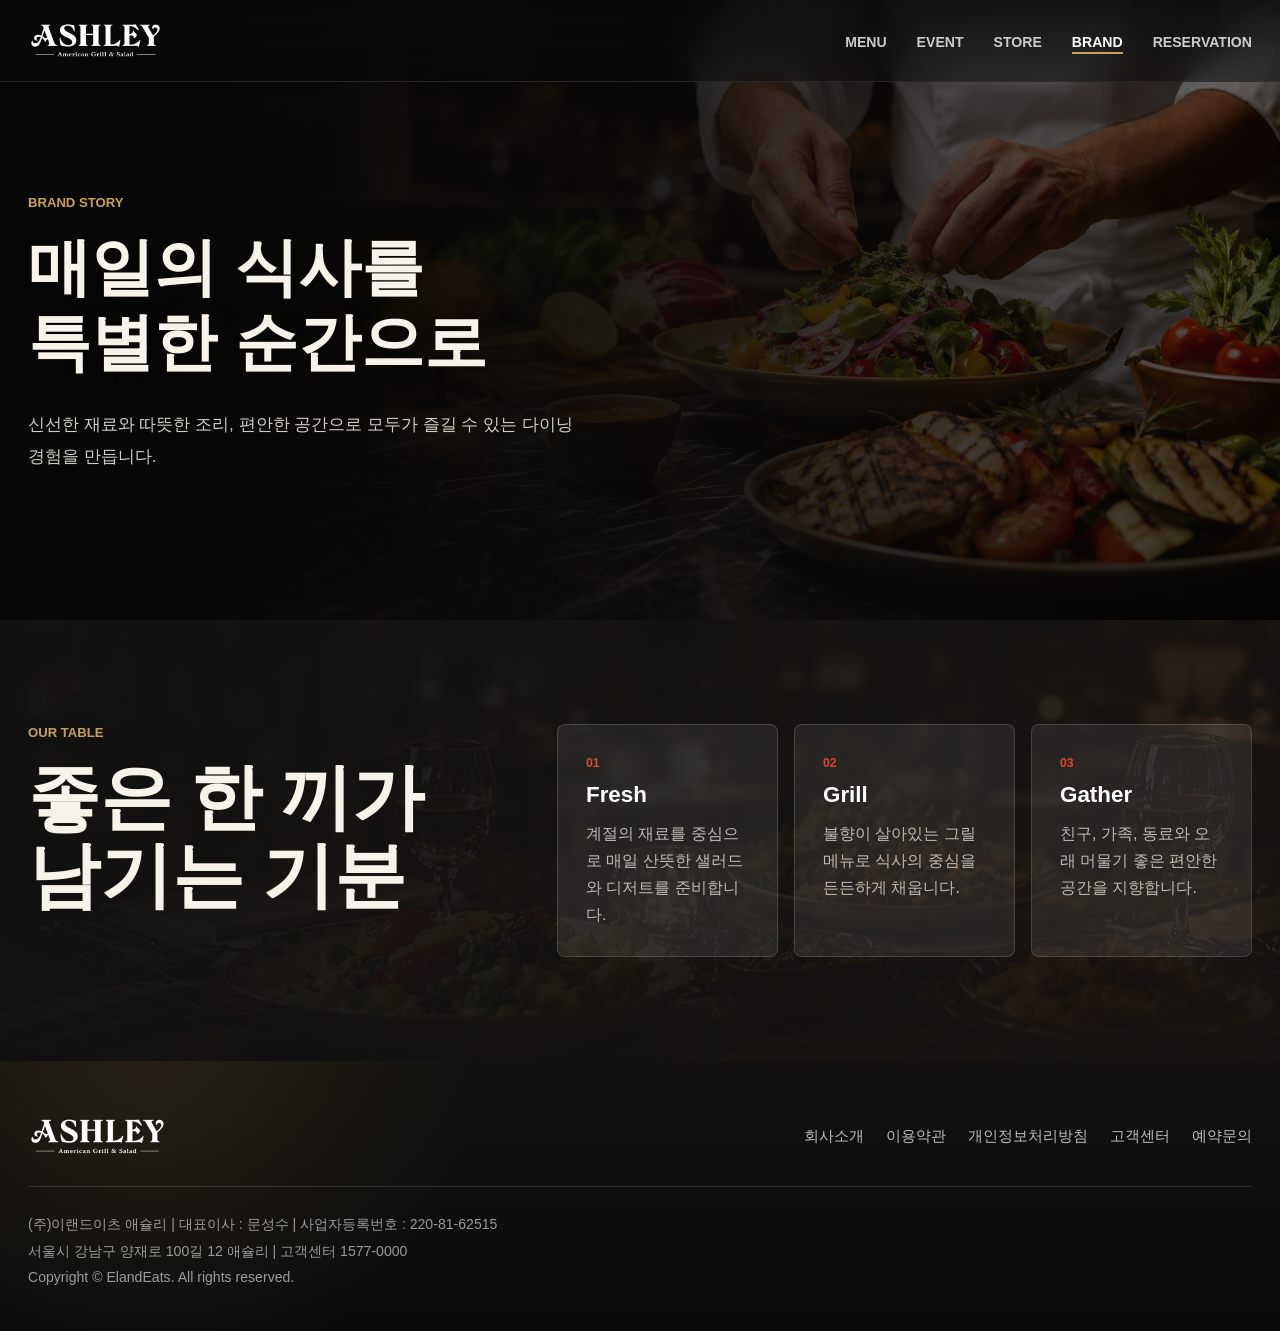
==== commit 4c36bd3f: "Unify header and hero spacing across home and subpages Headers differed (height 88 vs 82, logo 154 v" ====
--- a/brand.html
+++ b/brand.html
@@ -4,7 +4,7 @@
     <meta charset="UTF-8" />
     <meta name="viewport" content="width=device-width, initial-scale=1.0" />
     <title>BRAND | ASHLEY</title>
-    <link rel="stylesheet" href="./styles.css?v=20260529l" />
+    <link rel="stylesheet" href="./styles.css?v=20260529m" />
   </head>
   <body>
     <div class="page-shell subpage">
@@ -54,6 +54,6 @@
         <div class="site-footer__bottom"><div class="company-meta"><p>(주)이랜드이츠 애슐리 | 대표이사 : 문성수 | 사업자등록번호 : 220-81-62515</p><p>서울시 강남구 양재로 100길 12 애슐리 | 고객센터 1577-0000</p><p>Copyright © ElandEats. All rights reserved.</p></div></div>
       </footer>
     </div>
-    <script src="./script.js?v=20260529l"></script>
+    <script src="./script.js?v=20260529m"></script>
   </body>
 </html>
--- a/styles.css
+++ b/styles.css
@@ -90,10 +90,10 @@
   grid-template-columns: auto 1fr;
   gap: 28px;
   align-items: center;
-  height: 88px;
+  height: 82px;
   padding: 0 calc((100vw - var(--container)) / 2);
   width: 100%;
-  background: linear-gradient(180deg, rgba(13, 12, 11, 0.88), rgba(13, 12, 11, 0.58));
+  background: linear-gradient(180deg, rgba(10, 10, 10, 0.82), rgba(10, 10, 10, 0.5));
   border-bottom: 1px solid rgba(255, 255, 255, 0.1);
   backdrop-filter: blur(16px);
   transition:
@@ -112,8 +112,8 @@
 .brand-mark {
   display: inline-flex;
   align-items: center;
-  width: 154px;
-  min-width: 154px;
+  width: 136px;
+  min-width: 136px;
 }
 
 .brand-mark img {
@@ -124,7 +124,7 @@
 .site-nav {
   display: flex;
   justify-content: flex-end;
-  gap: 28px;
+  gap: 30px;
   font-size: 0.88rem;
   font-weight: 700;
   letter-spacing: 0;
@@ -139,7 +139,7 @@
 
 .site-nav a {
   position: relative;
-  padding: 34px 0 32px;
+  padding: 31px 0 28px;
   color: rgba(255, 255, 255, 0.78);
 }
 
@@ -1283,7 +1283,7 @@
   display: grid;
   align-items: center;
   min-height: 620px;
-  padding: 124px calc((100vw - var(--container)) / 2) 72px;
+  padding: 118px calc((100vw - var(--container)) / 2) 72px;
   overflow: hidden;
   background-repeat: no-repeat;
   background-size: cover;
@@ -1328,7 +1328,6 @@
   position: relative;
   z-index: 1;
   max-width: 690px;
-  padding-top: 36px;
 }
 
 .sub-hero__content h1 {
@@ -1345,7 +1344,7 @@
 
 .sub-hero__content p:last-child {
   max-width: 600px;
-  margin: 24px 0 0;
+  margin: 30px 0 0;
   color: rgba(248, 243, 234, 0.84);
   font-size: 1.06rem;
   line-height: 1.85;
@@ -1776,40 +1775,9 @@
   color: #d94832;
 }
 
-.page-shell:not(.subpage) .site-header {
-  height: 82px;
-  background: linear-gradient(180deg, rgba(10, 10, 10, 0.82), rgba(10, 10, 10, 0.5));
-  border-bottom-color: rgba(255, 255, 255, 0.1);
-}
-
-.page-shell:not(.subpage) .brand-mark {
-  width: 136px;
-  min-width: 136px;
-}
-
-.page-shell:not(.subpage) .site-nav {
-  gap: 30px;
-  padding: 0;
-  border: 0;
-  border-radius: 0;
-  background: transparent;
-}
-
-.page-shell:not(.subpage) .site-nav a {
-  padding: 31px 0 28px;
-  border-radius: 0;
-  color: rgba(255, 255, 255, 0.76);
-}
-
-.page-shell:not(.subpage) .site-nav a::after {
-  display: block;
-}
-
-.page-shell:not(.subpage) .site-nav a:hover,
-.page-shell:not(.subpage) .site-nav a:focus-visible {
-  color: #fff;
-  background: transparent;
-}
+/* Header, logo and nav now share one spec across home and subpages (see the
+   base .site-header / .brand-mark / .site-nav rules), so no home-only overrides
+   are needed here — only the hero below differs by page type. */
 
 .page-shell:not(.subpage) .hero__side-ui {
   display: none;
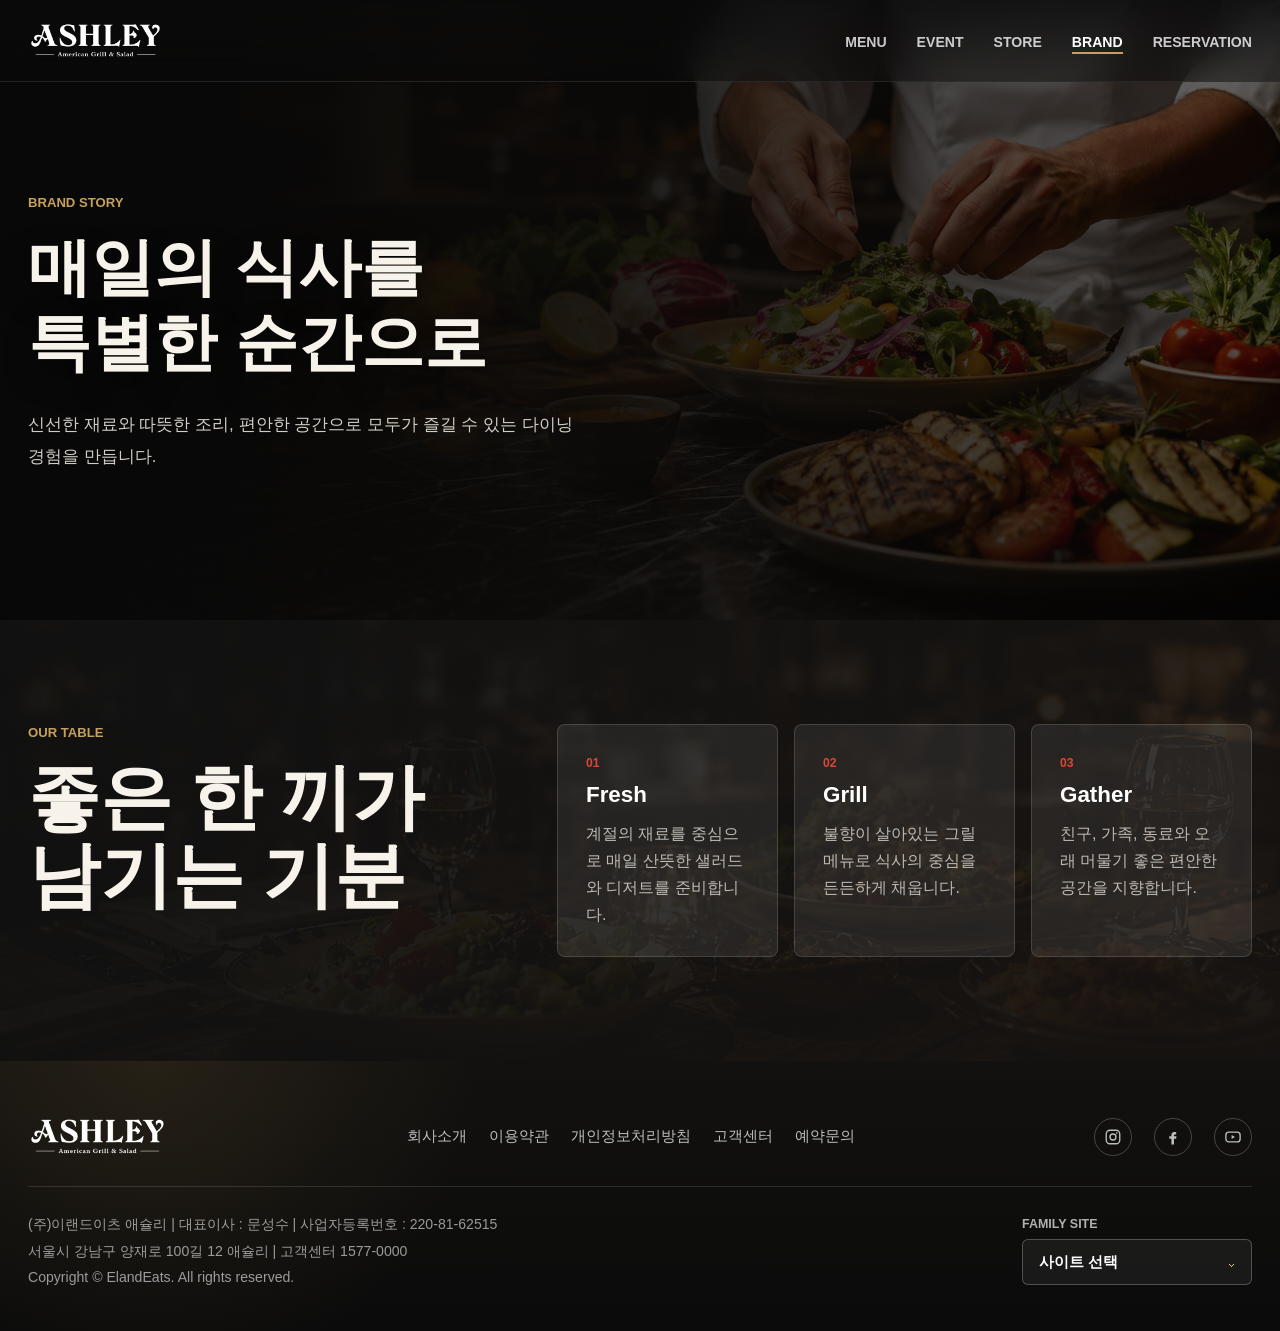
==== commit 23d4a0f7: "Polish: unify footers, fix event hero, add meta descriptions Thorough consistency/quality pass: - Su" ====
--- a/brand.html
+++ b/brand.html
@@ -3,8 +3,9 @@
   <head>
     <meta charset="UTF-8" />
     <meta name="viewport" content="width=device-width, initial-scale=1.0" />
+    <meta name="description" content="애슐리 브랜드 스토리 — 일상의 식사를 특별한 순간으로 만드는 다이닝 경험." />
     <title>BRAND | ASHLEY</title>
-    <link rel="stylesheet" href="./styles.css?v=20260529m" />
+    <link rel="stylesheet" href="./styles.css?v=20260529o" />
   </head>
   <body>
     <div class="page-shell subpage">
@@ -50,10 +51,68 @@
       </main>
 
       <footer class="site-footer">
-        <div class="site-footer__top"><a class="brand-mark brand-mark--footer" href="./index.html"><img src="./assets/logo.png" alt="ASHLEY American Grill &amp; Salad" /></a><nav class="footer-links"><a href="./brand.html">회사소개</a><a href="#">이용약관</a><a href="#">개인정보처리방침</a><a href="./store.html">고객센터</a><a href="./reservation.html">예약문의</a></nav></div>
-        <div class="site-footer__bottom"><div class="company-meta"><p>(주)이랜드이츠 애슐리 | 대표이사 : 문성수 | 사업자등록번호 : 220-81-62515</p><p>서울시 강남구 양재로 100길 12 애슐리 | 고객센터 1577-0000</p><p>Copyright © ElandEats. All rights reserved.</p></div></div>
+        <div class="site-footer__top">
+          <a class="brand-mark brand-mark--footer" href="./index.html">
+            <img src="./assets/logo.png" alt="ASHLEY American Grill &amp; Salad" />
+          </a>
+          <nav class="footer-links">
+            <a href="./brand.html">회사소개</a>
+            <a href="#">이용약관</a>
+            <a href="#">개인정보처리방침</a>
+            <a href="./store.html">고객센터</a>
+            <a href="./reservation.html">예약문의</a>
+          </nav>
+          <div class="social-links">
+            <a href="#" aria-label="instagram">
+              <svg viewBox="0 0 24 24" width="18" height="18" fill="none" stroke="currentColor" stroke-width="1.8" aria-hidden="true">
+                <rect x="3" y="3" width="18" height="18" rx="5" />
+                <circle cx="12" cy="12" r="4" />
+                <circle cx="17.2" cy="6.8" r="1.1" fill="currentColor" stroke="none" />
+              </svg>
+            </a>
+            <a href="#" aria-label="facebook">
+              <svg viewBox="0 0 24 24" width="18" height="18" fill="currentColor" aria-hidden="true">
+                <path d="M14 8.5h2.2V5.4c-.38-.05-1.3-.16-2.37-.16-2.35 0-3.96 1.44-3.96 4.08V11H7v3.2h2.87V22h3.46v-7.8h2.86l.45-3.2h-3.31V9.66c0-.78.2-1.16 1.22-1.16z" />
+              </svg>
+            </a>
+            <a href="#" aria-label="youtube">
+              <svg viewBox="0 0 24 24" width="18" height="18" fill="none" stroke="currentColor" stroke-width="1.8" aria-hidden="true">
+                <rect x="2.5" y="5.5" width="19" height="13" rx="4" />
+                <path d="M10.2 9.3l4.4 2.7-4.4 2.7z" fill="currentColor" stroke="none" />
+              </svg>
+            </a>
+          </div>
+        </div>
+
+        <div class="site-footer__bottom">
+          <div class="company-meta">
+            <p>(주)이랜드이츠 애슐리 | 대표이사 : 문성수 | 사업자등록번호 : 220-81-62515</p>
+            <p>서울시 강남구 양재로 100길 12 애슐리 | 고객센터 1577-0000</p>
+            <p>Copyright © ElandEats. All rights reserved.</p>
+          </div>
+
+          <div class="family-site" data-family-site>
+            <span id="family-site-label">FAMILY SITE</span>
+            <button
+              class="family-site__button"
+              type="button"
+              aria-haspopup="listbox"
+              aria-expanded="false"
+              aria-labelledby="family-site-label family-site-current"
+              data-family-toggle
+            >
+              <span id="family-site-current" data-family-current>사이트 선택</span>
+              <span aria-hidden="true">⌄</span>
+            </button>
+            <div class="family-site__menu" role="listbox" aria-labelledby="family-site-label" data-family-menu hidden>
+              <button type="button" role="option" data-family-option>이랜드이츠</button>
+              <button type="button" role="option" data-family-option>애슐리퀸즈</button>
+              <button type="button" role="option" data-family-option>로운</button>
+            </div>
+          </div>
+        </div>
       </footer>
     </div>
-    <script src="./script.js?v=20260529m"></script>
+    <script src="./script.js?v=20260529o"></script>
   </body>
 </html>
--- a/styles.css
+++ b/styles.css
@@ -1295,8 +1295,8 @@
 }
 
 .sub-hero--event {
-  background-image: url("./assets/event-steak-unified.png");
-  background-position: center 42%;
+  background-image: url("./assets/brand-chef.png");
+  background-position: center 30%;
 }
 
 .sub-hero--benefit {
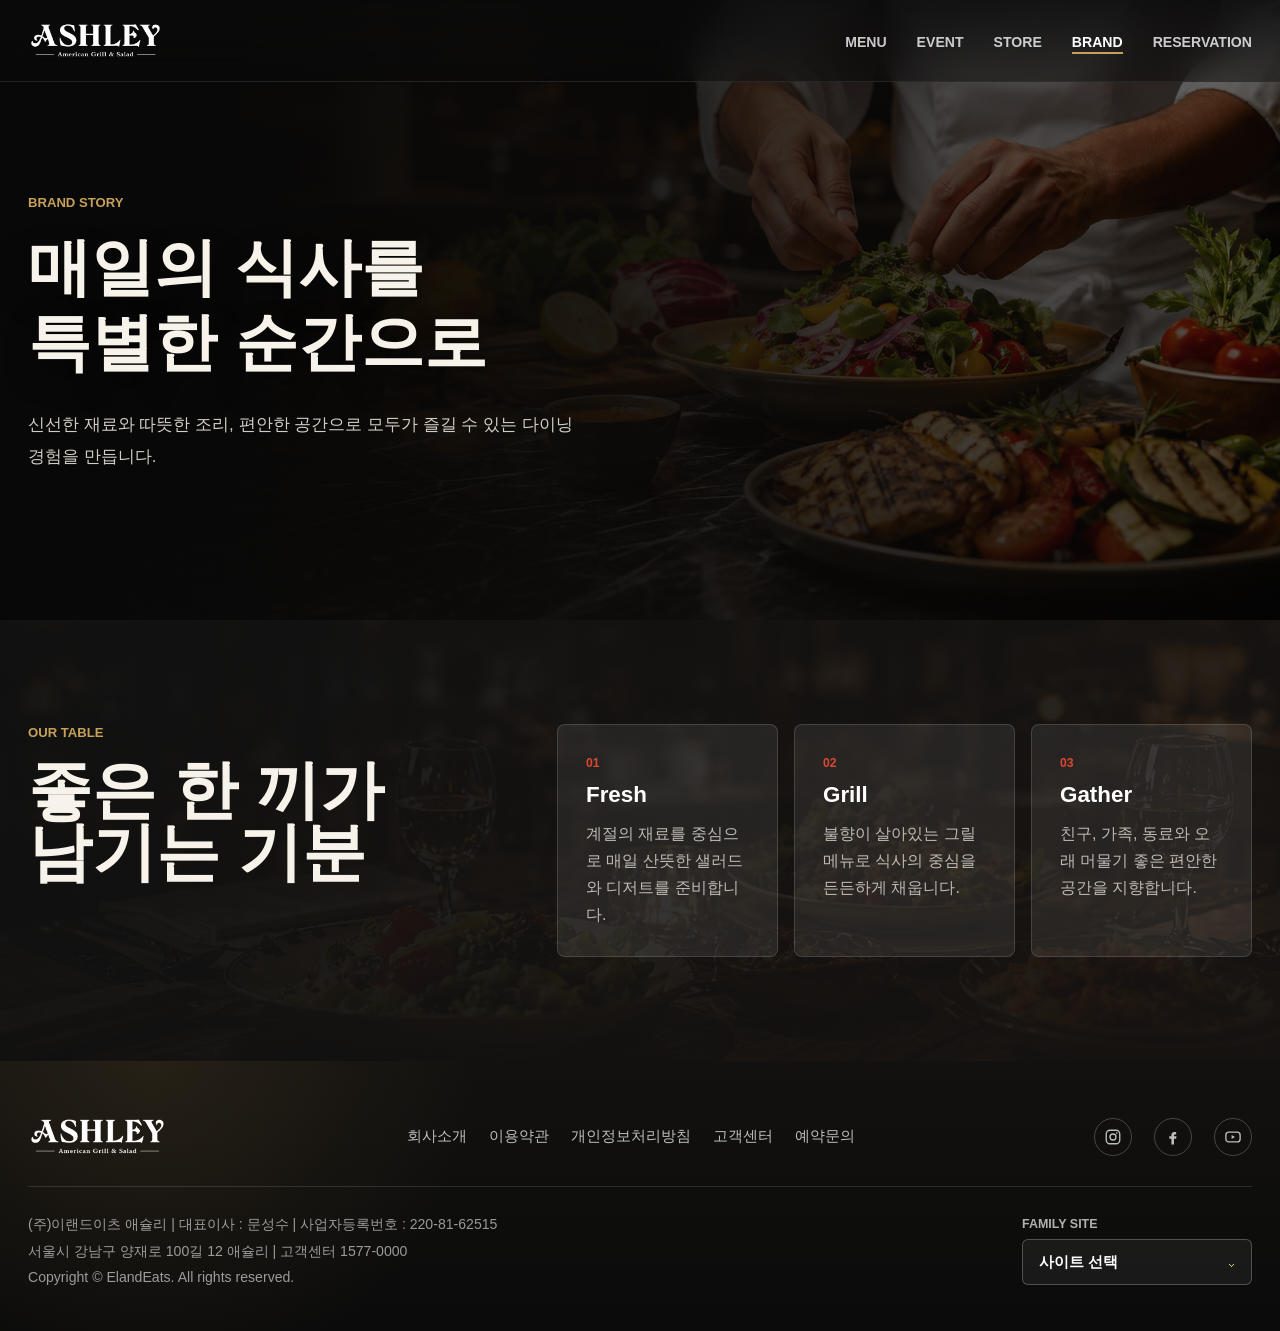
==== commit e3efda84: "Unify section headings to the modern sans-serif style Subpage section/feature headings (menu, event " ====
--- a/brand.html
+++ b/brand.html
@@ -5,7 +5,7 @@
     <meta name="viewport" content="width=device-width, initial-scale=1.0" />
     <meta name="description" content="애슐리 브랜드 스토리 — 일상의 식사를 특별한 순간으로 만드는 다이닝 경험." />
     <title>BRAND | ASHLEY</title>
-    <link rel="stylesheet" href="./styles.css?v=20260529o" />
+    <link rel="stylesheet" href="./styles.css?v=20260529p" />
   </head>
   <body>
     <div class="page-shell subpage">
@@ -113,6 +113,6 @@
         </div>
       </footer>
     </div>
-    <script src="./script.js?v=20260529o"></script>
+    <script src="./script.js?v=20260529p"></script>
   </body>
 </html>
--- a/styles.css
+++ b/styles.css
@@ -533,10 +533,10 @@
 .section__heading h2,
 .notice h2 {
   margin: 0 0 12px;
-  font-family: var(--font-serif);
-  font-size: 3.7rem;
-  line-height: 1;
-  font-weight: 700;
+  font-family: var(--font-sans);
+  font-size: clamp(2.65rem, 5vw, 5.25rem);
+  line-height: 0.96;
+  font-weight: 900;
   letter-spacing: 0;
   color: var(--text-dark);
 }
@@ -1672,9 +1672,10 @@
 
 .brand-values__intro h2 {
   margin: 0;
-  font-family: var(--font-serif);
-  font-size: 4.5rem;
-  line-height: 1.08;
+  font-family: var(--font-sans);
+  font-size: clamp(2.65rem, 5vw, 5.25rem);
+  line-height: 0.96;
+  font-weight: 900;
   letter-spacing: 0;
 }
 
